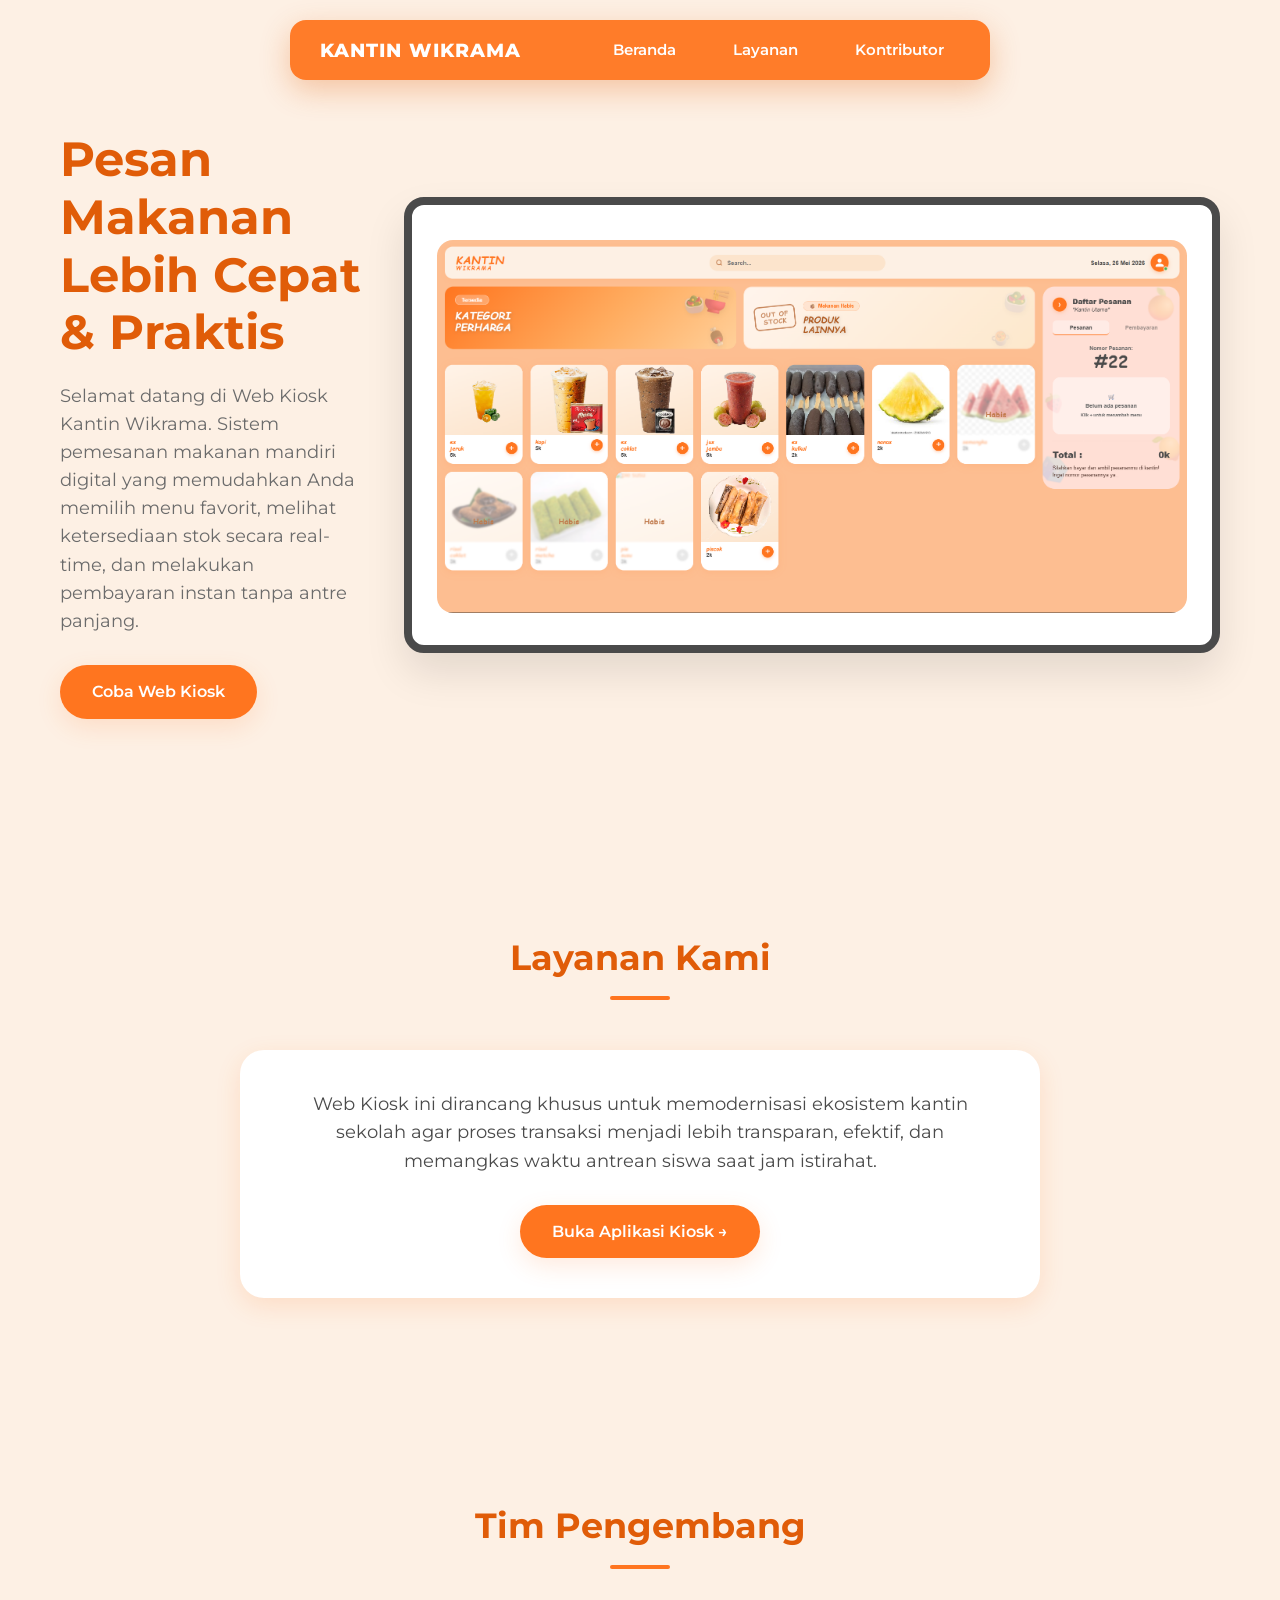
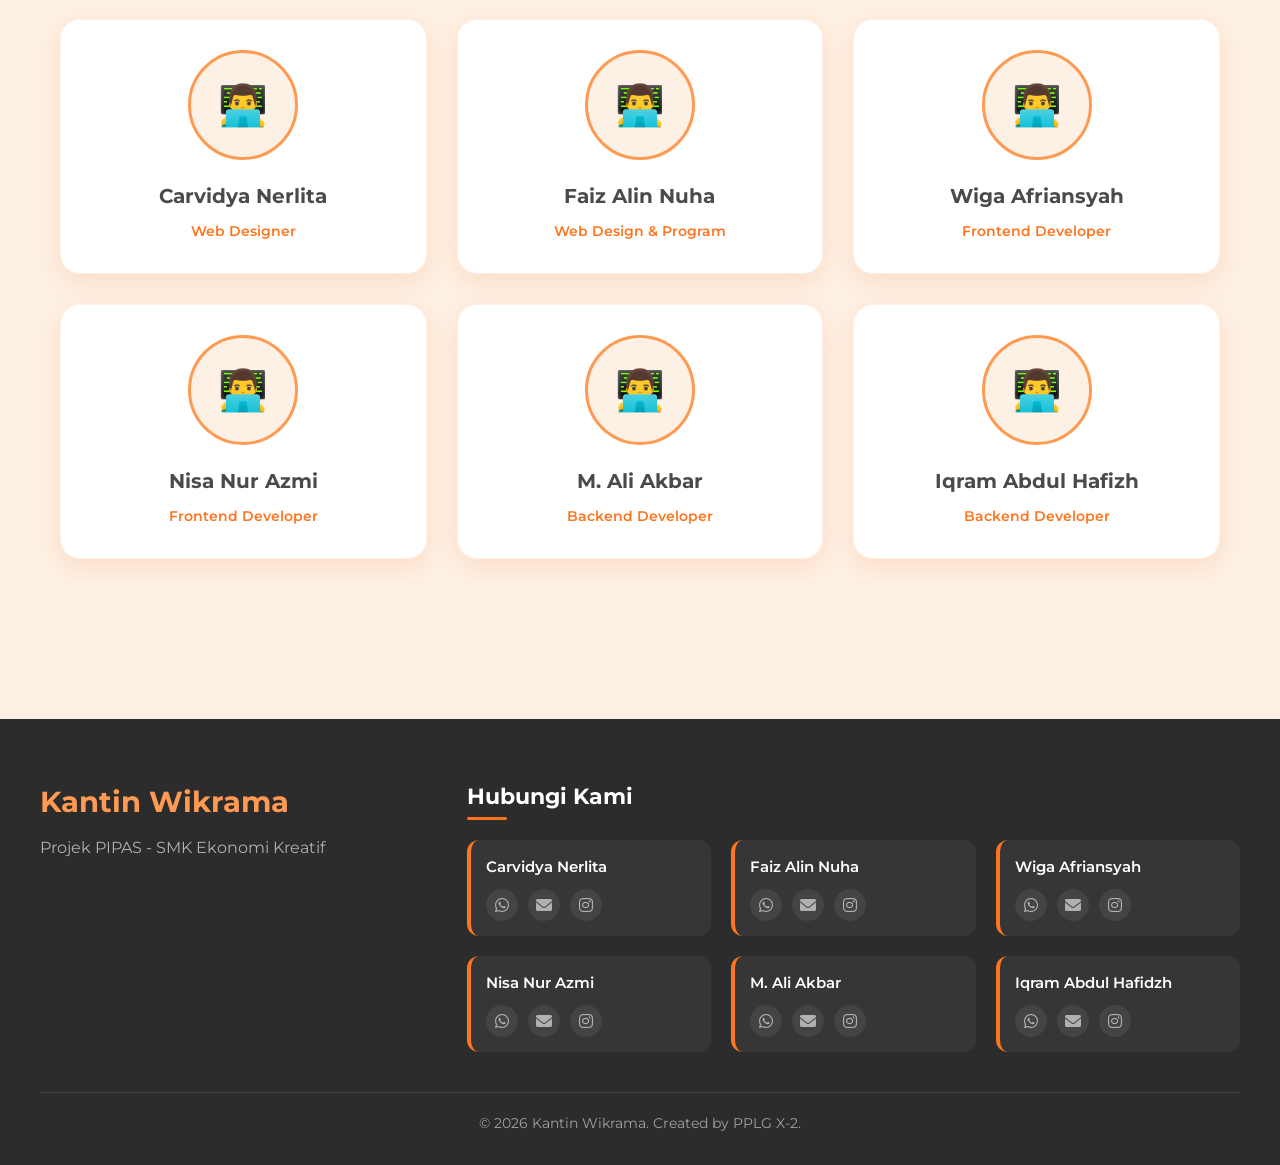
==== LandingPage/index.html @ 6a90f6c8 "landing page" ====
<!DOCTYPE html>
<html lang="id">
<head>
    <meta charset="UTF-8">
    <meta name="viewport" content="width=device-width, initial-scale=1.0">
    <title>Promosi Kantin Wikrama Kiosk</title>
    <link href="https://fonts.googleapis.com/css2?family=Montserrat:wght@400;600;700;800&display=swap" rel="stylesheet">
    <link rel="stylesheet" href="css/style.css">
    <link rel="stylesheet" href="https://cdnjs.cloudflare.com/ajax/libs/font-awesome/6.0.0/css/all.min.css" />
</head>
<body>
    <nav class="navbar">
        <div class="nav-logo">Kantin Wikrama</div>
        <ul class="nav-links">
            <li><a href="#beranda">Beranda</a></li>
            <li><a href="#layanan">Layanan</a></li>
            <li><a href="#kontributor">Kontributor</a></li>
        </ul>
    </nav>

    <section id="beranda" class="hero">
        <div class="hero-text">
            <h1>Pesan Makanan Lebih Cepat & Praktis</h1>
            <p>Selamat datang di Web Kiosk Kantin Wikrama. Sistem pemesanan makanan mandiri digital yang memudahkan Anda memilih menu favorit, melihat ketersediaan stok secara real-time, dan melakukan pembayaran instan tanpa antre panjang.</p>
            <a href="#layanan" class="btn-cta">Coba Web Kiosk</a>
        </div>
        <div class="hero-image">
            <div class="mockup-container">
                <div>
                    <div>
                        <img src="gambar/web.png" alt="">
                    </div>
                </div>
            </div>
        </div>
    </section>

    <section id="layanan">
        <h2 class="section-title">Layanan Kami</h2>
        <div class="services-container">
            <p>Web Kiosk ini dirancang khusus untuk memodernisasi ekosistem kantin sekolah agar proses transaksi menjadi lebih transparan, efektif, dan memangkas waktu antrean siswa saat jam istirahat.</p>
            <a href="https://link-ke-web-kiosk-anda.com" target="_blank" class="btn-cta">Buka Aplikasi Kiosk →</a>
        </div>
    </section>

    <section id="kontributor">
        <h2 class="section-title">Tim Pengembang</h2>
        <div class="grid-contributors">
            <div class="card-dev">
                <div class="avatar-dev">👨‍💻</div>
                <h3>Carvidya Nerlita</h3>
                <p>Web Designer </p>
            </div>
            <div class="card-dev">
                <div class="avatar-dev">👨‍💻</div>
                <h3>Faiz Alin Nuha</h3>
                <p>Web Design & Program</p>
            </div>
            <div class="card-dev">
                <div class="avatar-dev">👨‍💻</div>
                <h3>Wiga Afriansyah</h3>
                <p>Frontend Developer</p>
            </div>
            <div class="card-dev">
                <div class="avatar-dev">👨‍💻</div>
                <h3>Nisa Nur Azmi</h3>
                <p>Frontend Developer</p>
            </div>
            <div class="card-dev">
                <div class="avatar-dev">👨‍💻</div>
                <h3>M. Ali Akbar</h3>
                <p>Backend Developer</p>
            </div>
            <div class="card-dev">
                <div class="avatar-dev">👨‍💻</div>
                <h3>Iqram Abdul Hafizh</h3>
                <p>Backend Developer</p>
            </div>
        </div>
    </section>

    <footer>
        <div class="footer-container">
            <div class="footer-main">
                <div class="footer-left">
                    <h3>Kantin Wikrama</h3>
                    <p>Projek PIPAS - SMK Ekonomi Kreatif</p>
                </div>
                
                <div class="footer-right">
                    <h3>Hubungi Kami</h3>
                    <div class="team-grid">
                        
                        <div class="member">
                            <p>Carvidya Nerlita</p>
                            <div class="footer-icons">
                                <a href="https/wa.me/6281285353381" target="_blank" title="WhatsApp"><i class="fa-brands fa-whatsapp"></i></a>
                                <a href="#" title="Email"><i class="fa-solid fa-envelope"></i></a>
                                <a href="#" target="_blank" title="Instagram"><i class="fa-brands fa-instagram"></i></a>
                            </div>
                        </div>

                        <div class="member">
                            <p>Faiz Alin Nuha</p>
                            <div class="footer-icons">
                                <a href="#" target="_blank"><i class="fa-brands fa-whatsapp"></i></a>
                                <a href="#"><i class="fa-solid fa-envelope"></i></a>
                                <a href="#" target="_blank"><i class="fa-brands fa-instagram"></i></a>
                            </div>
                        </div>

                        <div class="member">
                            <p>Wiga Afriansyah</p>
                            <div class="footer-icons">
                                <a href="#" target="_blank"><i class="fa-brands fa-whatsapp"></i></a>
                                <a href="#"><i class="fa-solid fa-envelope"></i></a>
                                <a href="#" target="_blank"><i class="fa-brands fa-instagram"></i></a>
                            </div>
                        </div>

                        <div class="member">
                            <p>Nisa Nur Azmi</p>
                            <div class="footer-icons">
                                <a href="#" target="_blank"><i class="fa-brands fa-whatsapp"></i></a>
                                <a href="#"><i class="fa-solid fa-envelope"></i></a>
                                <a href="#" target="_blank"><i class="fa-brands fa-instagram"></i></a>
                            </div>
                        </div>

                        <div class="member">
                            <p>M. Ali Akbar</p>
                            <div class="footer-icons">
                                <a href="#" target="_blank"><i class="fa-brands fa-whatsapp"></i></a>
                                <a href="#"><i class="fa-solid fa-envelope"></i></a>
                                <a href="#" target="_blank"><i class="fa-brands fa-instagram"></i></a>
                            </div>
                        </div>

                        <div class="member">
                            <p>Iqram Abdul Hafidzh</p>
                            <div class="footer-icons">
                                <a href="#" target="_blank"><i class="fa-brands fa-whatsapp"></i></a>
                                <a href="#"><i class="fa-solid fa-envelope"></i></a>
                                <a href="#" target="_blank"><i class="fa-brands fa-instagram"></i></a>
                            </div>
                        </div>

                    </div> </div> </div> <div class="footer-copyright">
                <p>&copy; 2026 Kantin Wikrama. Created by PPLG X-2.</p>
            </div>
        </div>
    </footer>

</body>
</html>
---- LandingPage/css/style.css ----
:root {
            --primary-orange: #ff751f;
            --primary-orange-light: #ff9a52;
            --primary-orange-dark: #e05c08;
            --bg-main: #fdf0e4; 
            --bg-card: #ffffff;
            --text-dark: #4a4a4a;
            --white: #ffffff;
            --shadow: 0 8px 24px rgba(255, 117, 31, 0.15);
        }
        * {
            box-sizing: border-box;
            margin: 0;
            padding: 0;
        }

        html {
            scroll-behavior: smooth;
            overflow-x: hidden;
        }

        body {
            font-family: 'Montserrat', sans-serif;
            background-color: var(--bg-main);
            color: var(--text-dark);
            line-height: 1.6;
        }

        section {
            padding: 120px 20px 80px 20px;
            max-width: 1200px;
            margin: 0 auto;
        }

        .navbar {
            position: fixed;
            top: 20px;
            left: 50%;
            transform: translateX(-50%);
            width: 85%;
            max-width: 700px;
            height: 60px;
            background-color: rgba(255, 117, 31, 0.95);
            backdrop-filter: blur(10px);
            border-radius: 16px;
            display: flex;
            justify-content: space-between;
            align-items: center;
            padding: 0 30px;
            box-shadow: 0 10px 30px rgba(224, 92, 8, 0.3);
            z-index: 1000;
        }

        .nav-logo {
            color: var(--white);
            font-weight: 800;
            font-size: 1.2rem;
            text-transform: uppercase;
            letter-spacing: 1px;
        }

        .nav-links {
            display: flex;
            list-style: none;
            gap: 25px;
        }

        .nav-links a {
            color: var(--white);
            text-decoration: none;
            font-weight: 600;
            font-size: 0.95rem;
            padding: 8px 16px;
            border-radius: 25px;
            transition: all 0.3s ease;
        }

        .nav-links a:hover {
            background-color: var(--white);
            color: var(--primary-orange);
        }

        .hero {
            display: flex;
            align-items: center;
            justify-content: space-between;
            gap: 40px;
            min-height: 90vh;
        }

        .hero-text {
            flex: 1;
        }

        .hero-text h1 {
            font-size: 3rem;
            color: var(--primary-orange-dark);
            line-height: 1.2;
            margin-bottom: 20px;
        }

        .hero-text p {
            font-size: 1.1rem;
            margin-bottom: 30px;
            color: #6b6b6b;
        }

        .btn-cta {
            display: inline-block;
            background-color: var(--primary-orange);
            color: var(--white);
            text-decoration: none;
            padding: 14px 32px;
            font-weight: 600;
            border-radius: 30px;
            box-shadow: var(--shadow);
            transition: all 0.3s ease;
        }

        .btn-cta:hover {
            background-color: var(--primary-orange-dark);
            transform: translateY(-3px);
        }

        .hero-image {
            flex: 1;
            display: flex;
            justify-content: center;
        }

        .mockup-container {
            width: 100%;
            max-width: 850px;
            background: var(--white);
            padding: 15px;
            border-radius: 20px;
            box-shadow: 0 20px 40px rgba(0,0,0,0.1);
            border: 8px solid #4a4a4a; 
        }

        .mockup-container>div{
            margin-top:10px;
            padding:10px;
        }

        .mockup-container img{
            border-radius: 16px;
            max-width: 750px;
        }

        .section-title {
            text-align: center;
            font-size: 2.2rem;
            color: var(--primary-orange-dark);
            margin-bottom: 50px;
            position: relative;
        }

        .section-title::after {
            content: '';
            display: block;
            width: 60px;
            height: 4px;
            background-color: var(--primary-orange);
            margin: 10px auto 0 auto;
            border-radius: 2px;
        }

        .services-container {
            background-color: var(--white);
            padding: 40px;
            border-radius: 24px;
            box-shadow: var(--shadow);
            text-align: center;
            max-width: 800px;
            margin: 0 auto;
        }

        .services-container p {
            font-size: 1.1rem;
            margin-bottom: 30px;
        }

        .grid-contributors {
            display: grid;
            grid-template-columns: repeat(auto-fit, minmax(280px, 1fr));
            gap: 30px;
        }

        .card-dev {
            background-color: var(--white);
            border-radius: 20px;
            overflow: hidden;
            box-shadow: var(--shadow);
            text-align: center;
            padding: 30px 20px;
            transition: transform 0.3s ease;
            border: 1px solid rgba(255, 117, 31, 0.1);
        }

        .card-dev:hover {
            transform: translateY(-10px);
        }

        .avatar-dev {
            width: 110px;
            height: 110px;
            background-color: var(--bg-main);
            border-radius: 50%;
            margin: 0 auto 20px auto;
            display: flex;
            align-items: center;
            justify-content: center;
            font-size: 2.5rem;
            border: 3px solid var(--primary-orange-light);
        }

        .card-dev h3 {
            font-size: 1.25rem;
            color: var(--text-dark);
            margin-bottom: 8px;
        }

        .card-dev p {
            font-size: 0.9rem;
            color: var(--primary-orange);
            font-weight: 600;
        }

        footer {
            background-color: #2c2c2c;
            color: var(--white);
            padding: 60px 20px 30px 20px;
            margin-top: 80px;
        }

        .footer-container {
            max-width: 1200px;
            margin: 0 auto;
            display: flex;
            flex-direction: column;
            gap: 40px;
        }

        .footer-main {
            display: flex;
            justify-content: space-between;
            align-items: flex-start;
            flex-wrap: wrap;
            gap: 40px;
        }

        .footer-left {
            flex: 1;
            min-width: 280px;
        }

        .footer-left h3 {
            font-size: 1.8rem;
            color: var(--primary-orange-light);
            margin-bottom: 10px;
            font-weight: 700;
        }

        .footer-left p {
            color: #b0b0b0;
            font-size: 1rem;
        }

        .footer-right {
            flex: 2;
            min-width: 300px;
        }

        .footer-right h3 {
            font-size: 1.4rem;
            color: var(--white);
            margin-bottom: 20px;
            position: relative;
            padding-bottom: 5px;
        }

        .footer-right h3::after {
            content: '';
            position: absolute;
            bottom: 0;
            left: 0;
            width: 40px;
            height: 3px;
            background-color: var(--primary-orange);
            border-radius: 2px;
        }

        .team-grid {
            display: grid;
            grid-template-columns: repeat(auto-fit, minmax(220px, 1fr));
            gap: 20px;
            margin-top: 15px;
        }

        .member {
            background: #363636;
            padding: 15px;
            border-radius: 12px;
            border-left: 4px solid var(--primary-orange);
        }

        .member p {
            font-size: 0.95rem;
            font-weight: 600;
            margin-bottom: 10px;
            color: var(--white);
            white-space: nowrap;
            overflow: hidden;
            text-overflow: ellipsis;
        }

        .footer-icons {
            display: flex;
            gap: 10px;
        }

        .footer-icons a {
            color: #b0b0b0;
            background-color: #444444;
            width: 32px;
            height: 32px;
            border-radius: 50%;
            display: flex;
            align-items: center;
            justify-content: center;
            text-decoration: none;
            font-size: 1rem;
            transition: all 0.3s ease;
        }

        .footer-icons a:hover {
            background-color: var(--primary-orange);
            color: var(--white);
            transform: translateY(-3px);
        }

        .footer-copyright {
            text-align: center;
            font-size: 0.85rem;
            color: #a0a0a0;
            border-top: 1px solid #444;
            padding-top: 20px;
        }
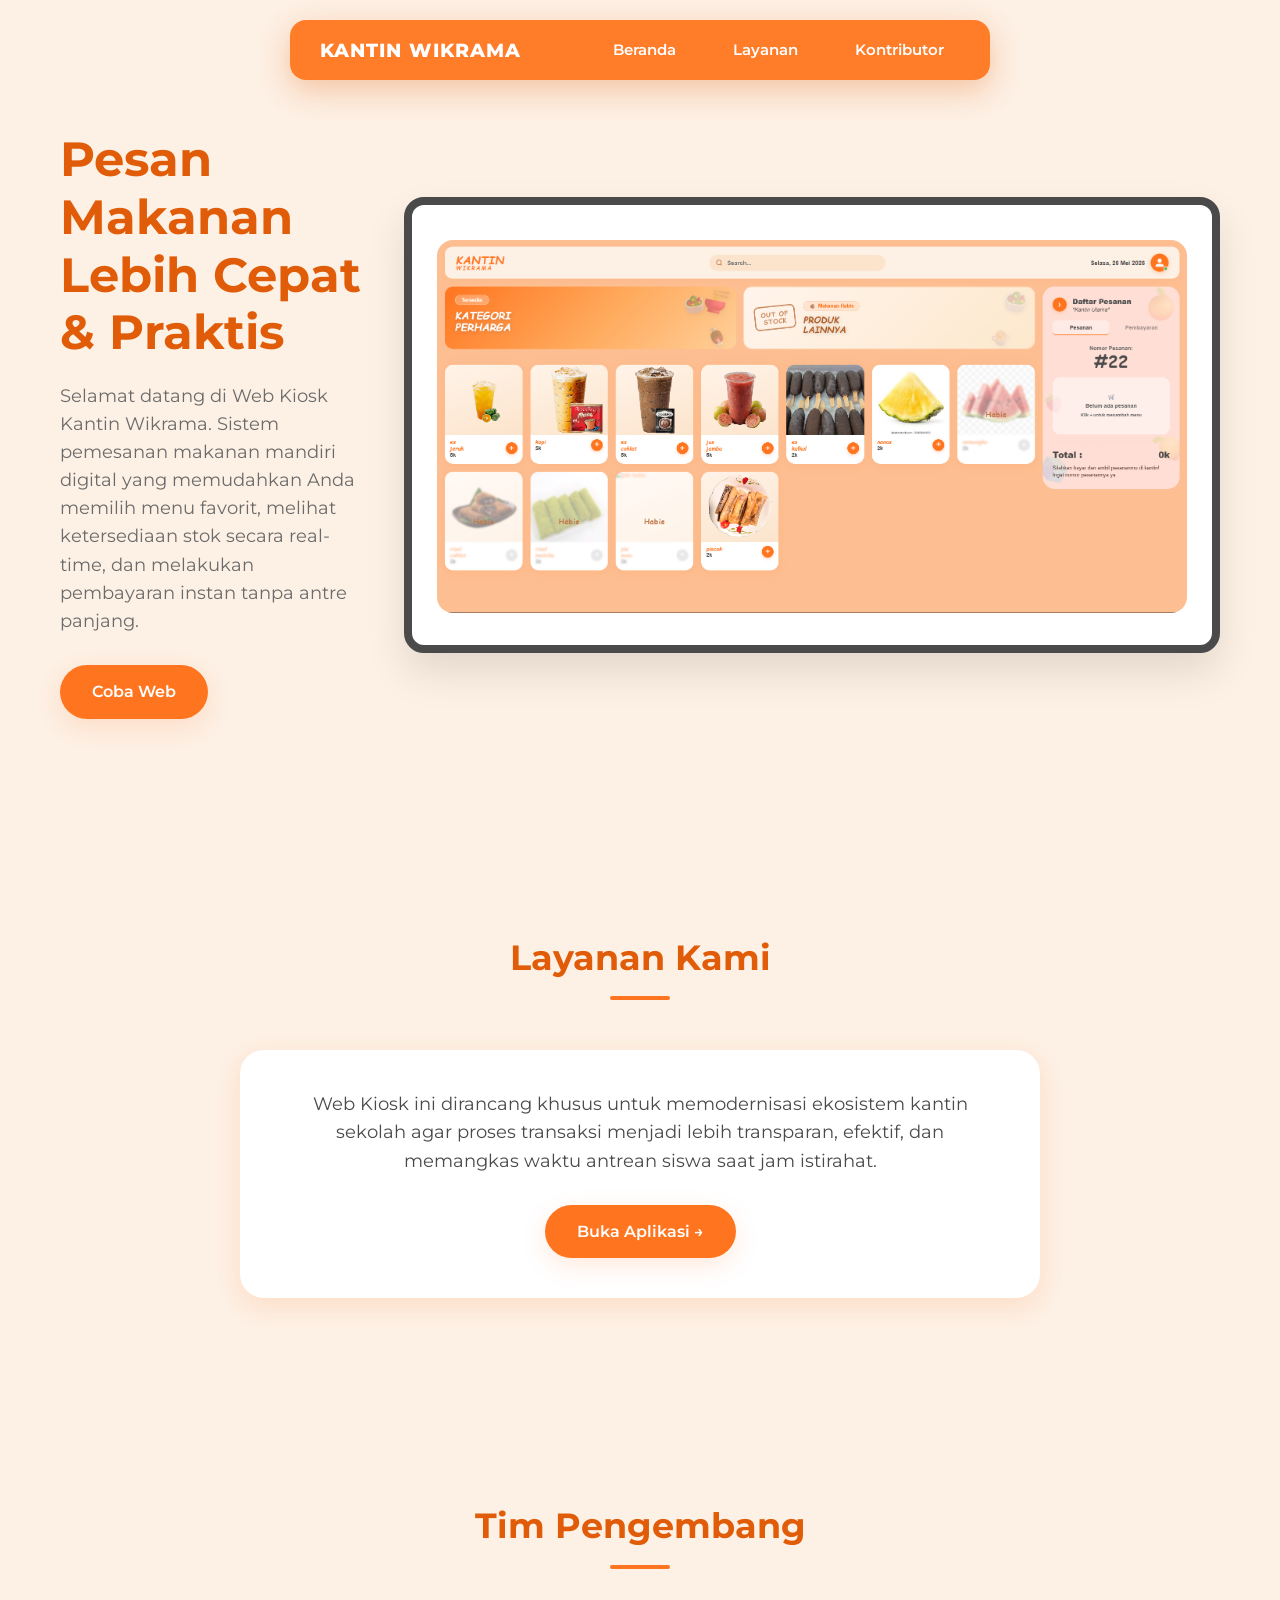
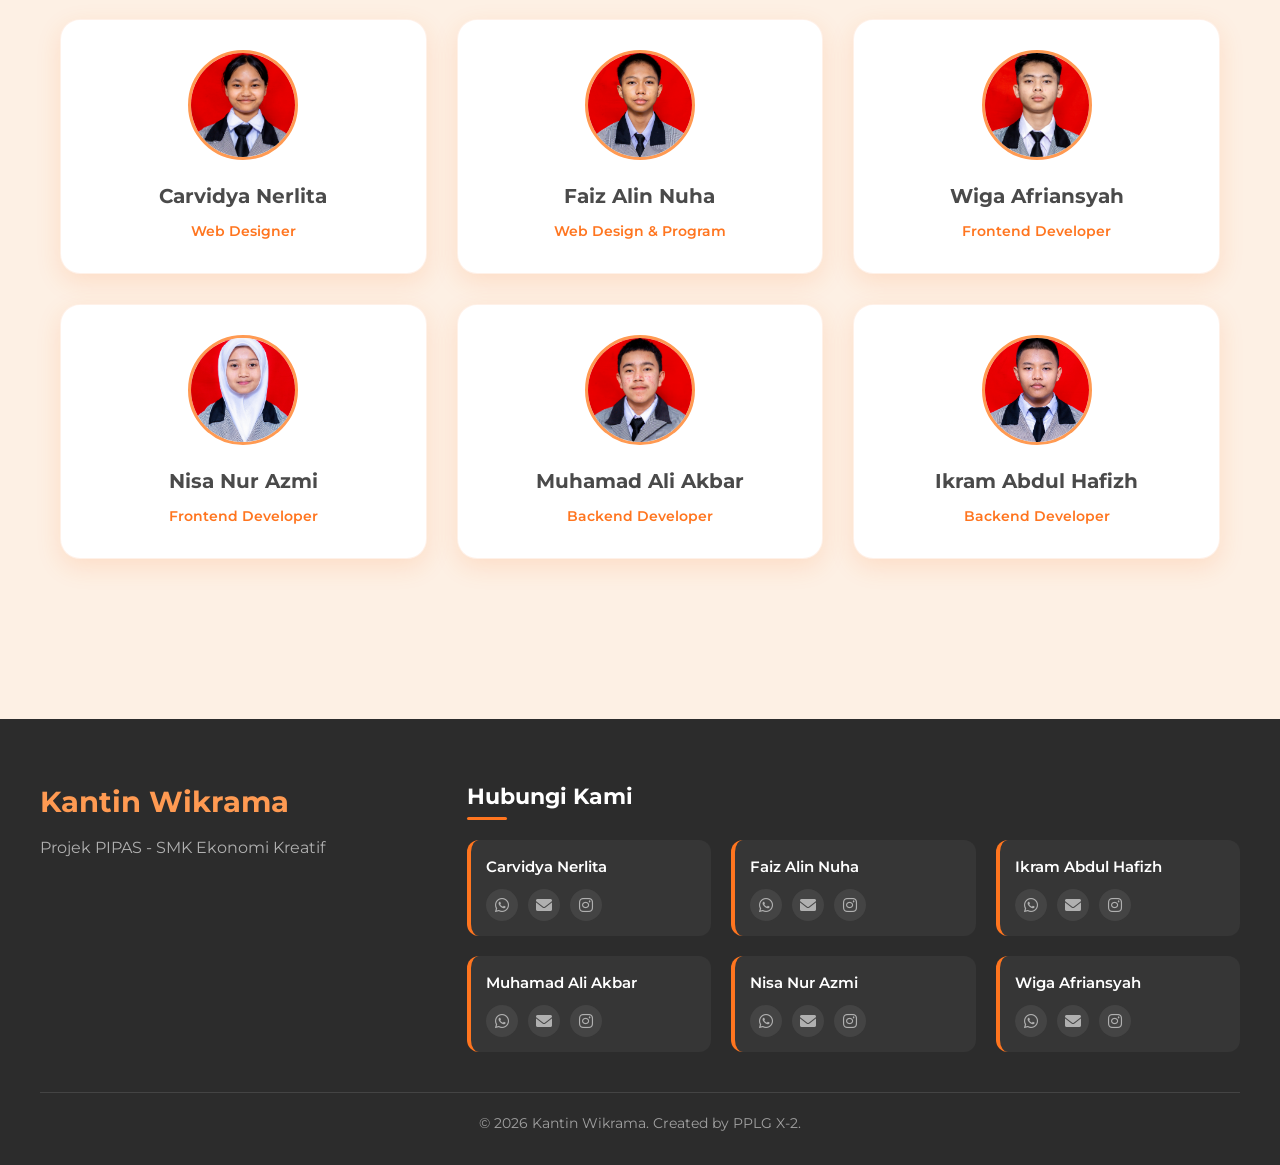
==== commit fa9e7390: "profil tim, tambah menu" ====
--- a/LandingPage/index.html
+++ b/LandingPage/index.html
@@ -9,6 +9,7 @@
     <link rel="stylesheet" href="https://cdnjs.cloudflare.com/ajax/libs/font-awesome/6.0.0/css/all.min.css" />
 </head>
 <body>
+
     <nav class="navbar">
         <div class="nav-logo">Kantin Wikrama</div>
         <ul class="nav-links">
@@ -22,13 +23,13 @@
         <div class="hero-text">
             <h1>Pesan Makanan Lebih Cepat & Praktis</h1>
             <p>Selamat datang di Web Kiosk Kantin Wikrama. Sistem pemesanan makanan mandiri digital yang memudahkan Anda memilih menu favorit, melihat ketersediaan stok secara real-time, dan melakukan pembayaran instan tanpa antre panjang.</p>
-            <a href="#layanan" class="btn-cta">Coba Web Kiosk</a>
+            <a href="#layanan" class="btn-cta">Coba Web</a>
         </div>
         <div class="hero-image">
             <div class="mockup-container">
                 <div>
                     <div>
-                        <img src="gambar/web.png" alt="">
+                        <img src="gambar/web.png" alt="Web Mockup">
                     </div>
                 </div>
             </div>
@@ -39,7 +40,7 @@
         <h2 class="section-title">Layanan Kami</h2>
         <div class="services-container">
             <p>Web Kiosk ini dirancang khusus untuk memodernisasi ekosistem kantin sekolah agar proses transaksi menjadi lebih transparan, efektif, dan memangkas waktu antrean siswa saat jam istirahat.</p>
-            <a href="https://link-ke-web-kiosk-anda.com" target="_blank" class="btn-cta">Buka Aplikasi Kiosk →</a>
+            <a href="../index.html" target="_blank" class="btn-cta">Buka Aplikasi →</a>
         </div>
     </section>
 
@@ -47,33 +48,33 @@
         <h2 class="section-title">Tim Pengembang</h2>
         <div class="grid-contributors">
             <div class="card-dev">
-                <div class="avatar-dev">👨‍💻</div>
+                <img class="avatar-dev" src="gambar/12510887.JPG" alt="Carvidya Nerlita">
                 <h3>Carvidya Nerlita</h3>
-                <p>Web Designer </p>
+                <p>Web Designer</p>
             </div>
             <div class="card-dev">
-                <div class="avatar-dev">👨‍💻</div>
+                <img class="avatar-dev" src="gambar/12510943.JPG" alt="Faiz Alin Nuha">
                 <h3>Faiz Alin Nuha</h3>
                 <p>Web Design & Program</p>
             </div>
             <div class="card-dev">
-                <div class="avatar-dev">👨‍💻</div>
+                <img class="avatar-dev" src="gambar/12511406.JPG" alt="Wiga Afriansyah">
                 <h3>Wiga Afriansyah</h3>
                 <p>Frontend Developer</p>
             </div>
             <div class="card-dev">
-                <div class="avatar-dev">👨‍💻</div>
+                <img class="avatar-dev" src="gambar/12511263.JPG" alt="Nisa Nur Azmi">
                 <h3>Nisa Nur Azmi</h3>
                 <p>Frontend Developer</p>
             </div>
             <div class="card-dev">
-                <div class="avatar-dev">👨‍💻</div>
-                <h3>M. Ali Akbar</h3>
+                <img class="avatar-dev" src="gambar/12511088.JPG" alt="Muhamad Ali Akbar">
+                <h3>Muhamad Ali Akbar</h3>
                 <p>Backend Developer</p>
             </div>
             <div class="card-dev">
-                <div class="avatar-dev">👨‍💻</div>
-                <h3>Iqram Abdul Hafizh</h3>
+                <img class="avatar-dev" src="gambar/12510989.JPG" alt="Ikram Abdul Hafizh">
+                <h3>Ikram Abdul Hafizh</h3>
                 <p>Backend Developer</p>
             </div>
         </div>
@@ -90,62 +91,64 @@
                 <div class="footer-right">
                     <h3>Hubungi Kami</h3>
                     <div class="team-grid">
-                        
                         <div class="member">
                             <p>Carvidya Nerlita</p>
                             <div class="footer-icons">
-                                <a href="https/wa.me/6281285353381" target="_blank" title="WhatsApp"><i class="fa-brands fa-whatsapp"></i></a>
-                                <a href="#" title="Email"><i class="fa-solid fa-envelope"></i></a>
-                                <a href="#" target="_blank" title="Instagram"><i class="fa-brands fa-instagram"></i></a>
+                                <a href="https://wa.me/6281285353381" target="_blank" title="WhatsApp"><i class="fa-brands fa-whatsapp"></i></a>
+                                <a href="mailto:carvidyanerlita@smkwikrama.sch.id" title="Email"><i class="fa-solid fa-envelope"></i></a>
+                                <a href="https://instagram.com/carpitt_780" target="_blank" title="Instagram"><i class="fa-brands fa-instagram"></i></a>
                             </div>
                         </div>
 
                         <div class="member">
                             <p>Faiz Alin Nuha</p>
                             <div class="footer-icons">
-                                <a href="#" target="_blank"><i class="fa-brands fa-whatsapp"></i></a>
-                                <a href="#"><i class="fa-solid fa-envelope"></i></a>
-                                <a href="#" target="_blank"><i class="fa-brands fa-instagram"></i></a>
+                                <a href="https://wa.me/6287721084547" target="_blank" title="WhatsApp"><i class="fa-brands fa-whatsapp"></i></a>
+                                <a href="mailto:faizalinnuha@smkwikrama.sch.id" title="Email"><i class="fa-solid fa-envelope"></i></a>
+                                <a href="https://instagram.com/faizzz_a" target="_blank" title="Instagram"><i class="fa-brands fa-instagram"></i></a>
+                            </div>
+                        </div>
+
+                        <div class="member">
+                            <p>Ikram Abdul Hafizh</p>
+                            <div class="footer-icons">
+                                <a href="https://wa.me/6285882671522" target="_blank" title="WhatsApp"><i class="fa-brands fa-whatsapp"></i></a>
+                                <a href="mailto:ikramabdulhafizh@smkwikrama.sch.id" title="Email"><i class="fa-solid fa-envelope"></i></a>
+                                <a href="https://instagram.com/iqrom_77" target="_blank" title="Instagram"><i class="fa-brands fa-instagram"></i></a>
+                            </div>
+                        </div>
+
+                        <div class="member">
+                            <p>Muhamad Ali Akbar</p>
+                            <div class="footer-icons">
+                                <a href="https://wa.me/6285126347365" target="_blank" title="WhatsApp"><i class="fa-brands fa-whatsapp"></i></a>
+                                <a href="mailto:muhamadaliakbar@smkwikrama.sch.id" title="Email"><i class="fa-solid fa-envelope"></i></a>
+                                <a href="https://instagram.com/aalliiaakbr" target="_blank" title="Instagram"><i class="fa-brands fa-instagram"></i></a>
+                            </div>
+                        </div>
+
+                        <div class="member">
+                            <p>Nisa Nur Azmi</p>
+                            <div class="footer-icons">
+                                <a href="https://wa.me/6281511375319" target="_blank" title="WhatsApp"><i class="fa-brands fa-whatsapp"></i></a>
+                                <a href="mailto:nisanurazmi@smkwikrama.sch.id" title="Email"><i class="fa-solid fa-envelope"></i></a>
+                                <a href="https://instagram.com/nisa_aazzz" target="_blank" title="Instagram"><i class="fa-brands fa-instagram"></i></a>
                             </div>
                         </div>
 
                         <div class="member">
                             <p>Wiga Afriansyah</p>
                             <div class="footer-icons">
-                                <a href="#" target="_blank"><i class="fa-brands fa-whatsapp"></i></a>
-                                <a href="#"><i class="fa-solid fa-envelope"></i></a>
-                                <a href="#" target="_blank"><i class="fa-brands fa-instagram"></i></a>
+                                <a href="https://wa.me/6281320647876" target="_blank" title="WhatsApp"><i class="fa-brands fa-whatsapp"></i></a>
+                                <a href="mailto:wigaafriansyah@smkwikrama.sch.id" title="Email"><i class="fa-solid fa-envelope"></i></a>
+                                <a href="https://instagram.com/wigapr" target="_blank" title="Instagram"><i class="fa-brands fa-instagram"></i></a>
                             </div>
                         </div>
-
-                        <div class="member">
-                            <p>Nisa Nur Azmi</p>
-                            <div class="footer-icons">
-                                <a href="#" target="_blank"><i class="fa-brands fa-whatsapp"></i></a>
-                                <a href="#"><i class="fa-solid fa-envelope"></i></a>
-                                <a href="#" target="_blank"><i class="fa-brands fa-instagram"></i></a>
-                            </div>
-                        </div>
-
-                        <div class="member">
-                            <p>M. Ali Akbar</p>
-                            <div class="footer-icons">
-                                <a href="#" target="_blank"><i class="fa-brands fa-whatsapp"></i></a>
-                                <a href="#"><i class="fa-solid fa-envelope"></i></a>
-                                <a href="#" target="_blank"><i class="fa-brands fa-instagram"></i></a>
-                            </div>
-                        </div>
-
-                        <div class="member">
-                            <p>Iqram Abdul Hafidzh</p>
-                            <div class="footer-icons">
-                                <a href="#" target="_blank"><i class="fa-brands fa-whatsapp"></i></a>
-                                <a href="#"><i class="fa-solid fa-envelope"></i></a>
-                                <a href="#" target="_blank"><i class="fa-brands fa-instagram"></i></a>
-                            </div>
-                        </div>
-
-                    </div> </div> </div> <div class="footer-copyright">
+                    </div> 
+                </div> 
+            </div> 
+            
+            <div class="footer-copyright">
                 <p>&copy; 2026 Kantin Wikrama. Created by PPLG X-2.</p>
             </div>
         </div>
--- a/LandingPage/css/style.css
+++ b/LandingPage/css/style.css
@@ -187,6 +187,25 @@
             gap: 30px;
         }
 
+        .card-dev img {
+        width: 110px;            
+        height: 110px;              
+        border-radius: 50%;         
+        object-fit: cover;          
+        border: 3px solid var(--primary-orange-light);
+        margin-bottom: 20px;        
+        }
+
+        .avatar-dev {
+        overflow: hidden;    
+        }
+
+        .avatar-dev img {
+        width: 100%; 
+        height: 100%; 
+        object-fit: cover;        
+        }
+
         .card-dev {
             background-color: var(--white);
             border-radius: 20px;
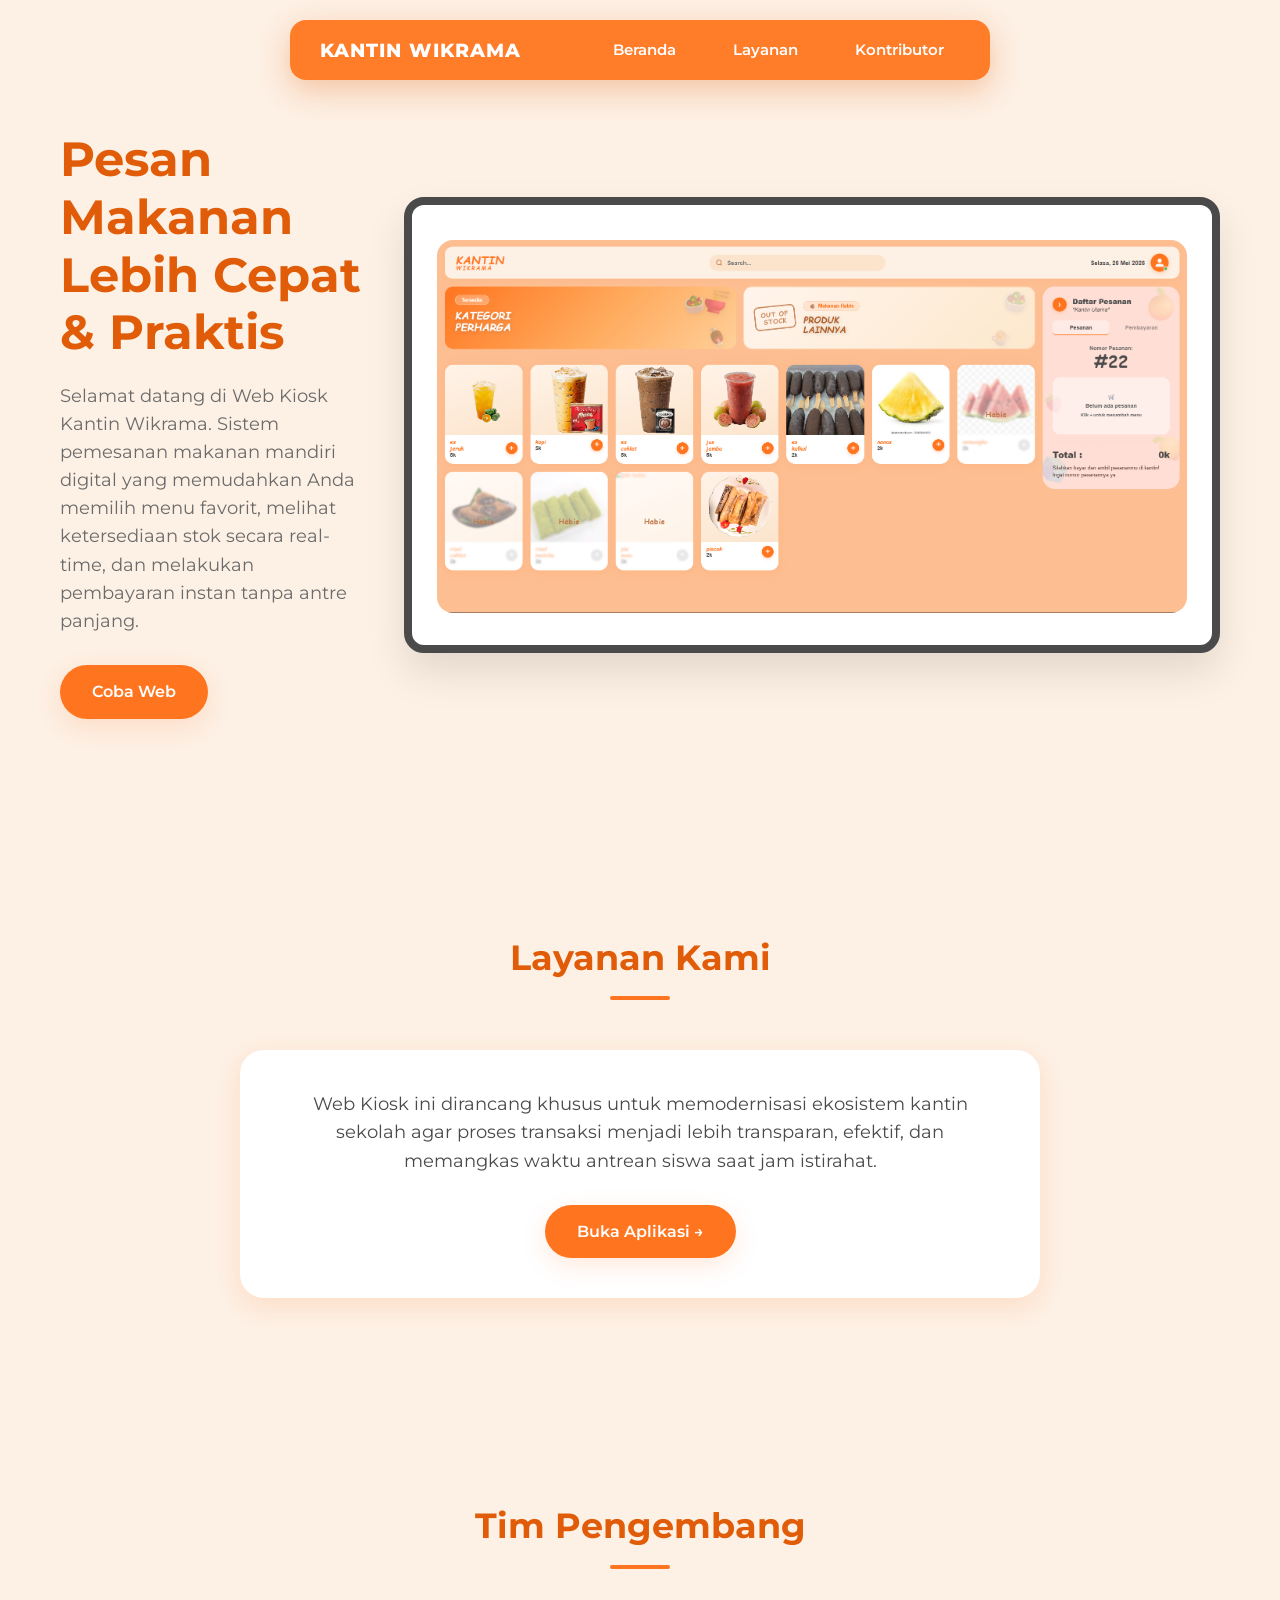
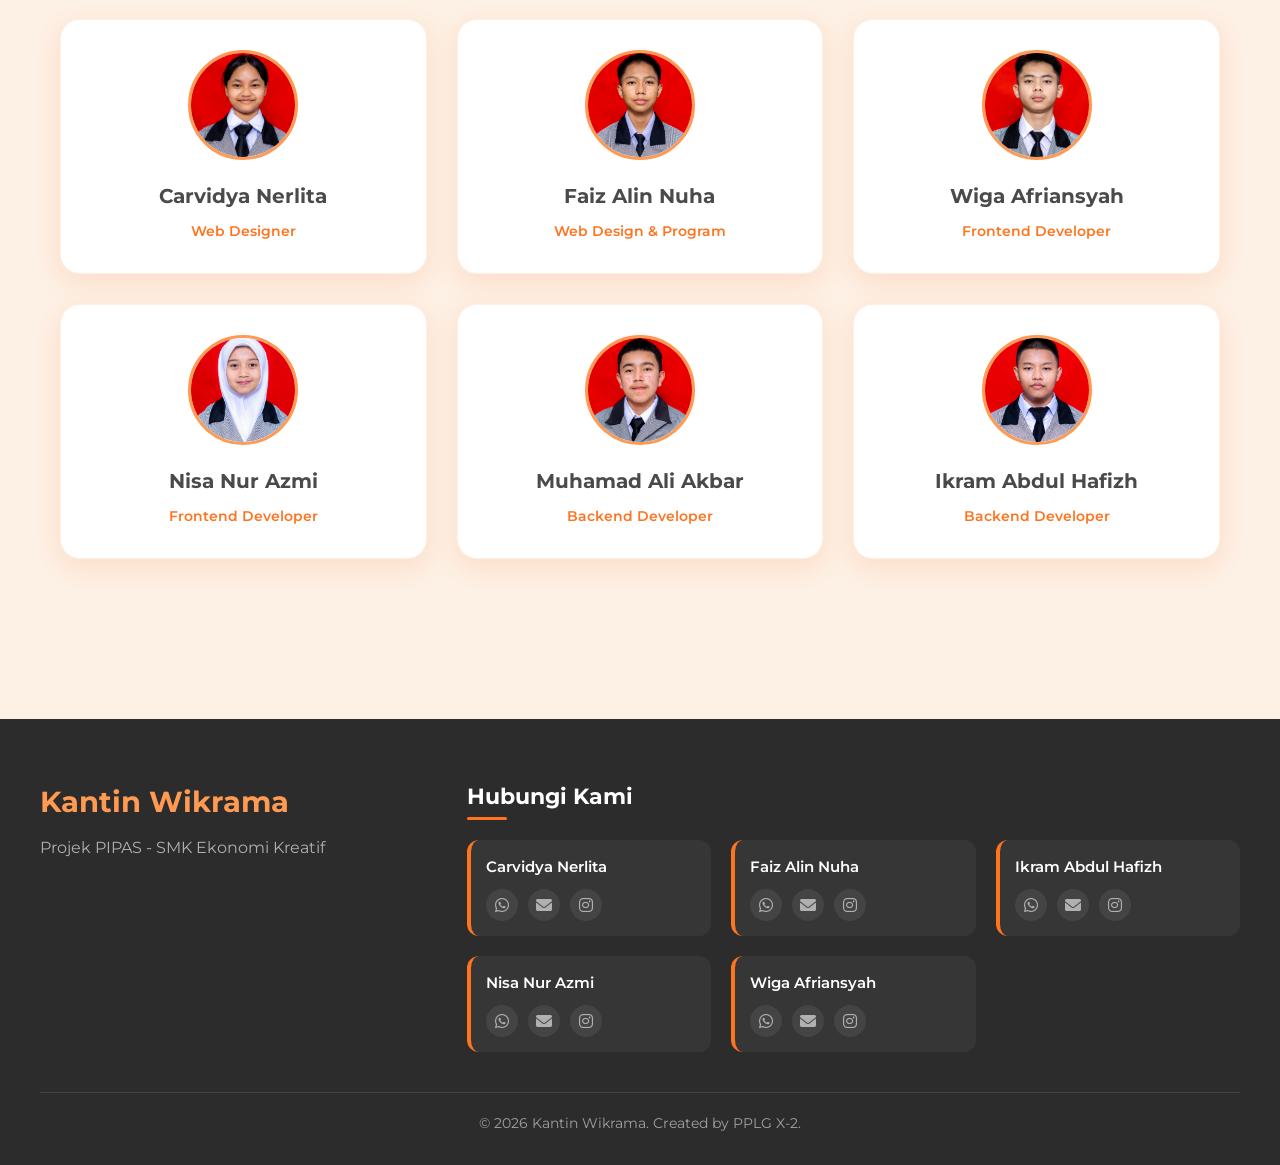
==== commit 90ee95b3: "final update" ====
--- a/LandingPage/index.html
+++ b/LandingPage/index.html
@@ -96,34 +96,25 @@
                             <div class="footer-icons">
                                 <a href="https://wa.me/6281285353381" target="_blank" title="WhatsApp"><i class="fa-brands fa-whatsapp"></i></a>
                                 <a href="mailto:carvidyanerlita@smkwikrama.sch.id" title="Email"><i class="fa-solid fa-envelope"></i></a>
-                                <a href="https://instagram.com/carpitt_780" target="_blank" title="Instagram"><i class="fa-brands fa-instagram"></i></a>
+                                <a href="https://www.instagram.com/carpitt_780/" target="_blank" title="Instagram"><i class="fa-brands fa-instagram"></i></a>
                             </div>
                         </div>
 
                         <div class="member">
                             <p>Faiz Alin Nuha</p>
                             <div class="footer-icons">
-                                <a href="https://wa.me/6287721084547" target="_blank" title="WhatsApp"><i class="fa-brands fa-whatsapp"></i></a>
-                                <a href="mailto:faizalinnuha@smkwikrama.sch.id" title="Email"><i class="fa-solid fa-envelope"></i></a>
-                                <a href="https://instagram.com/faizzz_a" target="_blank" title="Instagram"><i class="fa-brands fa-instagram"></i></a>
+                                <a href="https://wa.me/6287721084547" target="_blank"><i class="fa-brands fa-whatsapp"></i></a>
+                                <a href="mailto:faizalinnuha@smkwikrama.sch.id"><i class="fa-solid fa-envelope"></i></a>
+                                <a href="https://www.instagram.com/faizzz_a/" target="_blank"><i class="fa-brands fa-instagram"></i></a>
                             </div>
                         </div>
 
                         <div class="member">
                             <p>Ikram Abdul Hafizh</p>
                             <div class="footer-icons">
-                                <a href="https://wa.me/6285882671522" target="_blank" title="WhatsApp"><i class="fa-brands fa-whatsapp"></i></a>
-                                <a href="mailto:ikramabdulhafizh@smkwikrama.sch.id" title="Email"><i class="fa-solid fa-envelope"></i></a>
-                                <a href="https://instagram.com/iqrom_77" target="_blank" title="Instagram"><i class="fa-brands fa-instagram"></i></a>
-                            </div>
-                        </div>
-
-                        <div class="member">
-                            <p>Muhamad Ali Akbar</p>
-                            <div class="footer-icons">
-                                <a href="https://wa.me/6285126347365" target="_blank" title="WhatsApp"><i class="fa-brands fa-whatsapp"></i></a>
-                                <a href="mailto:muhamadaliakbar@smkwikrama.sch.id" title="Email"><i class="fa-solid fa-envelope"></i></a>
-                                <a href="https://instagram.com/aalliiaakbr" target="_blank" title="Instagram"><i class="fa-brands fa-instagram"></i></a>
+                                <a href="#" target="_blank"><i class="fa-brands fa-whatsapp"></i></a>
+                                <a href="#"><i class="fa-solid fa-envelope"></i></a>
+                                <a href="https://www.instagram.com/" target="_blank"><i class="fa-brands fa-instagram"></i></a>
                             </div>
                         </div>
 
